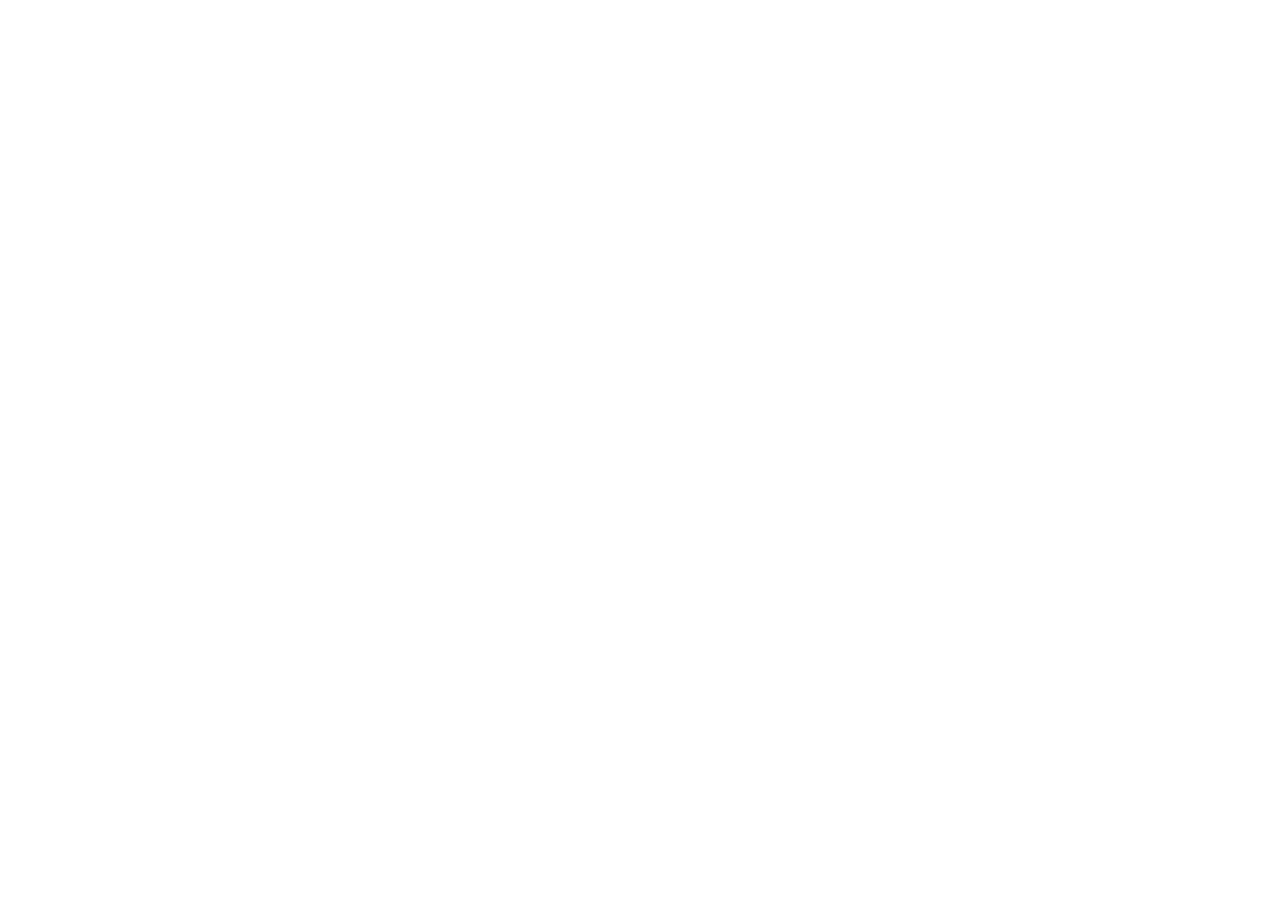
==== index.html @ 2d6b26a2 "Init : création du dépôt, arborescence des fichiers et structure HTML de base" ====
<!DOCTYPE html>
<html lang="fr">
<head>
  <meta charset="UTF-8">
  <meta name="viewport" content="width=device-width, initial-scale=1.0">
  <title>AfriConnect Summit - Accueil</title>
</head>
<body>
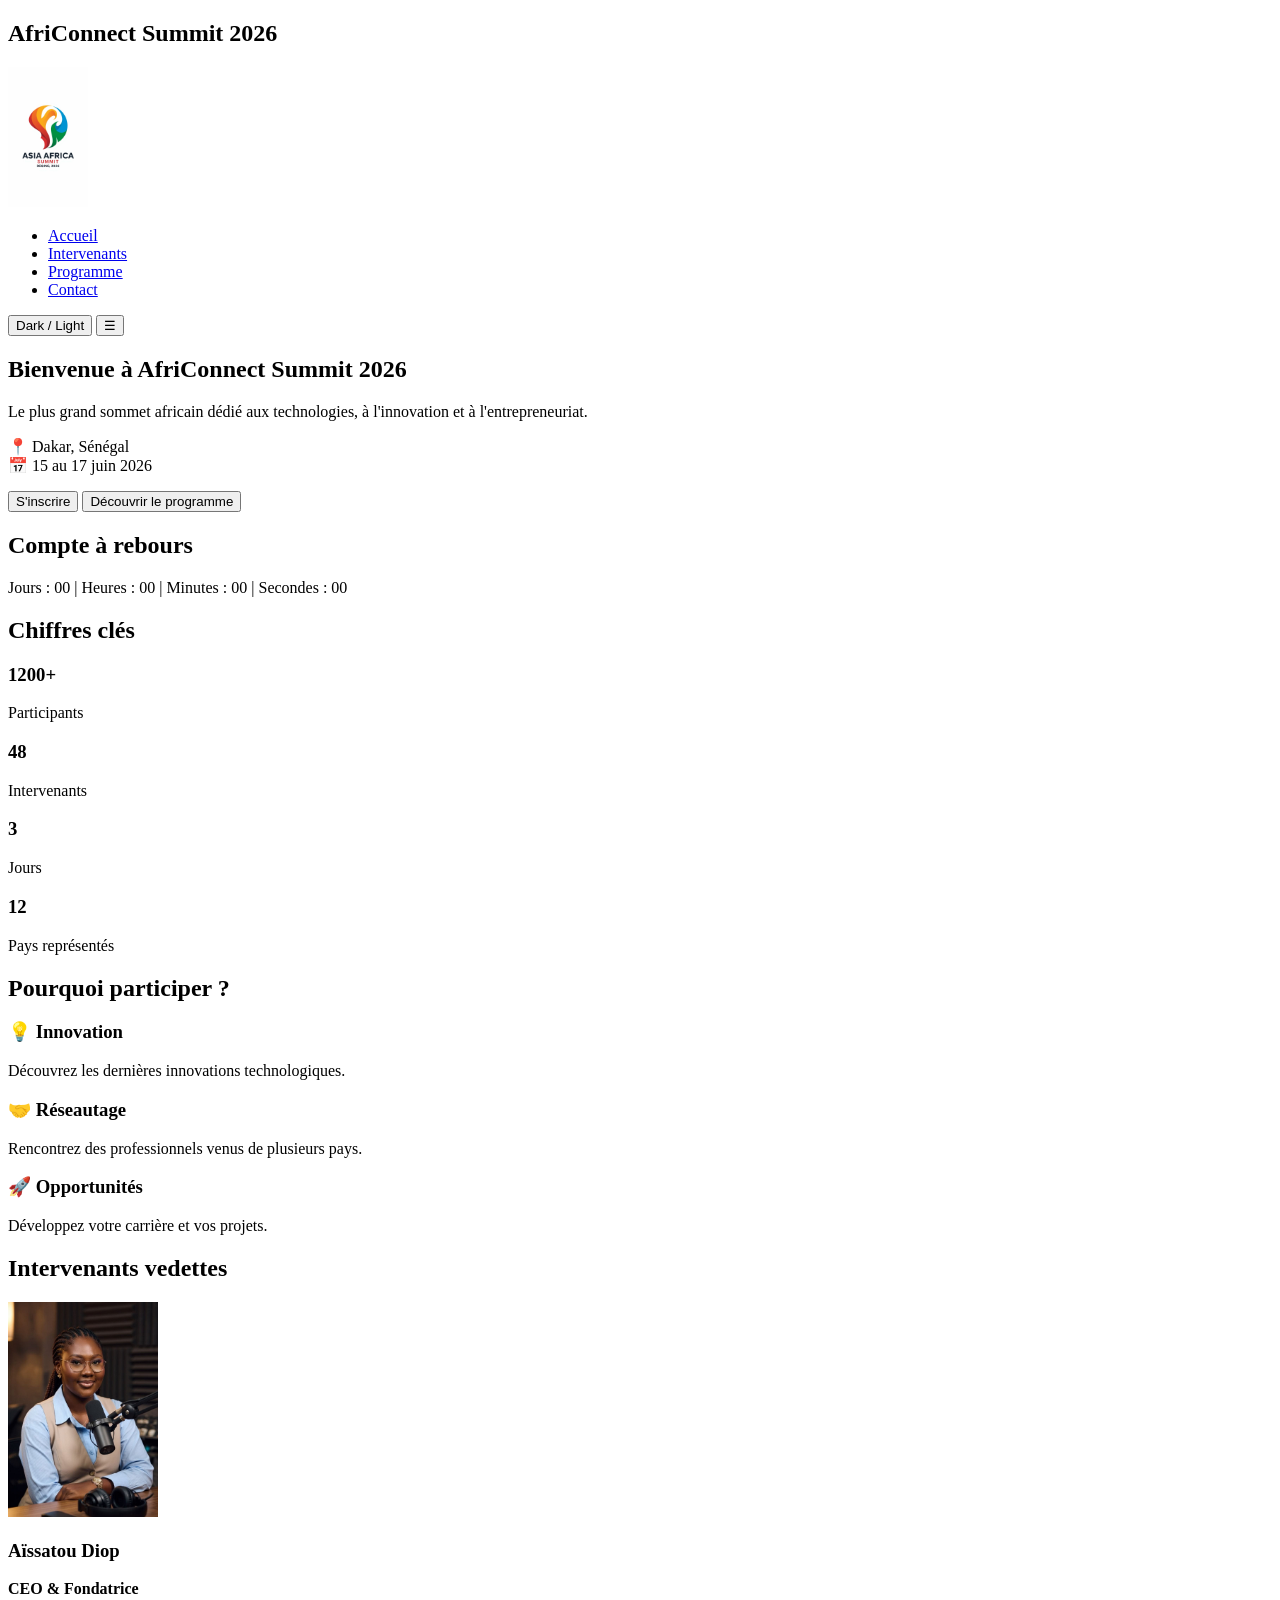
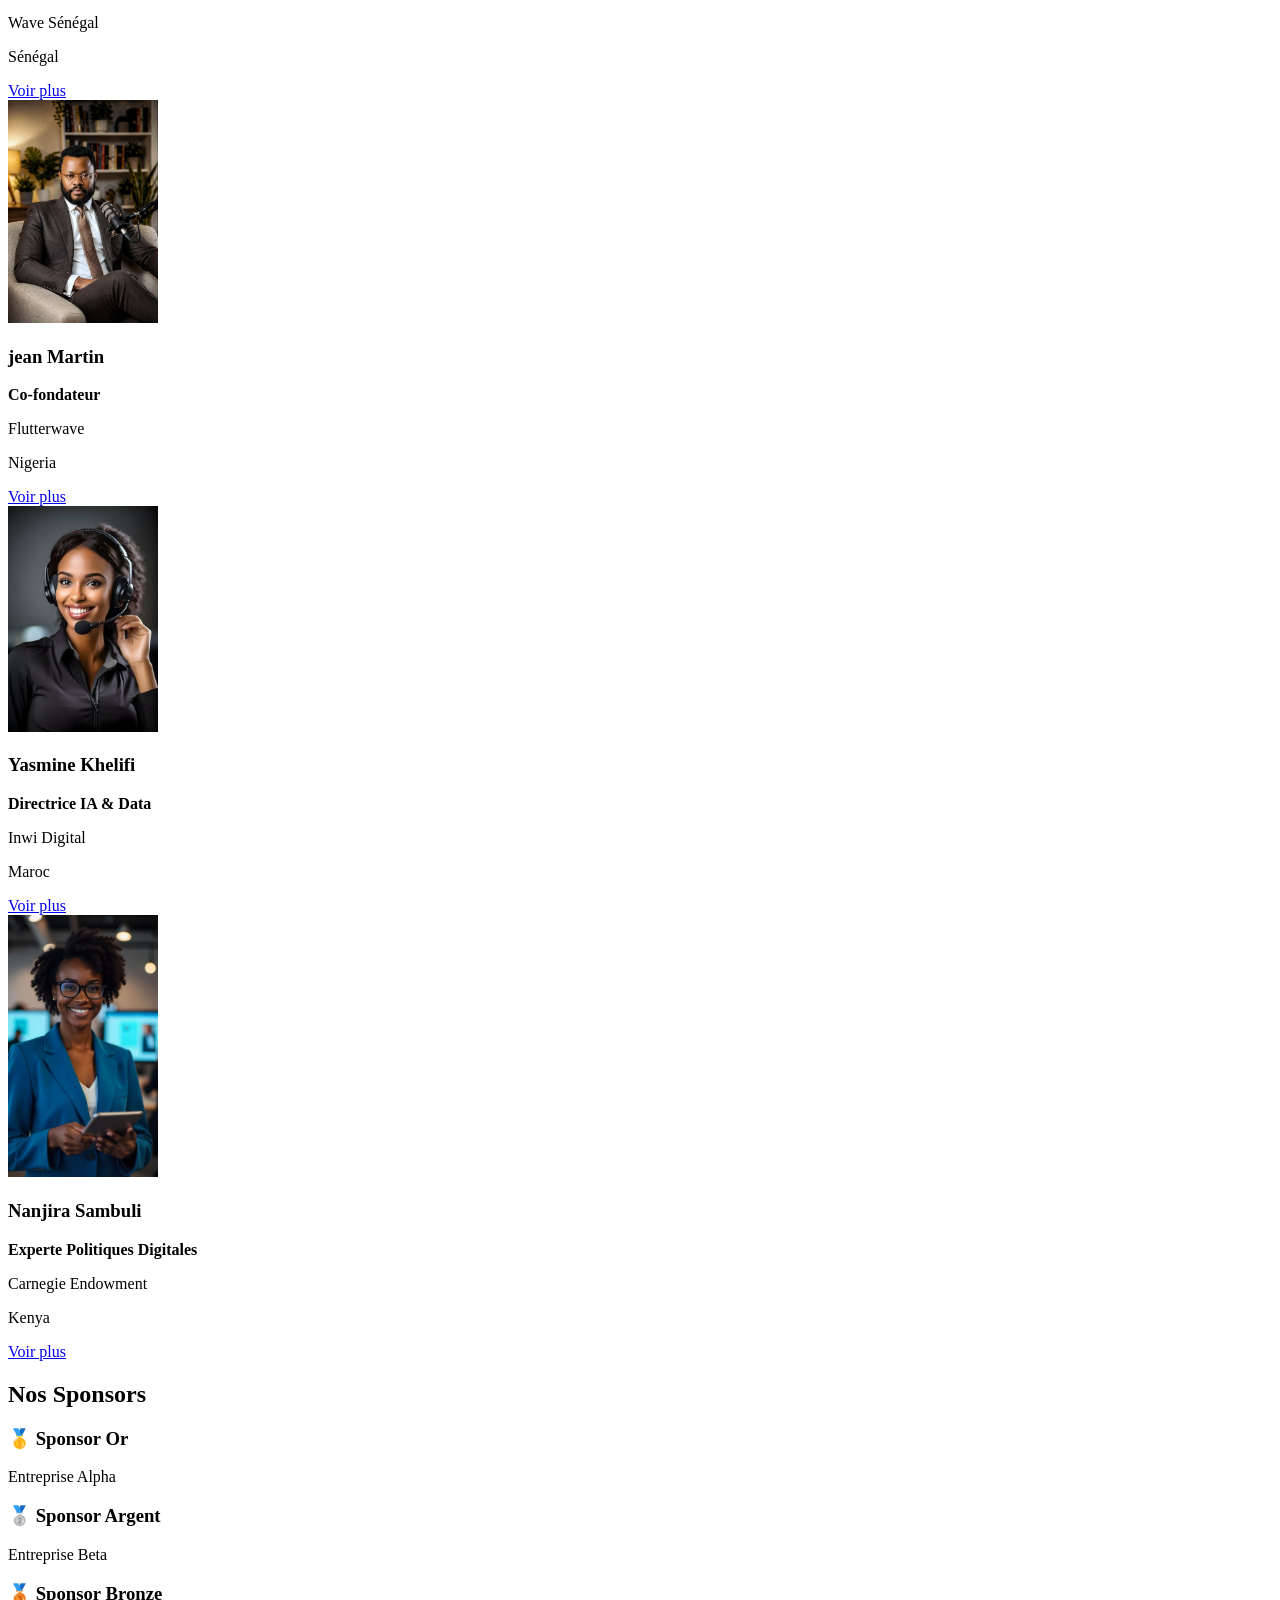
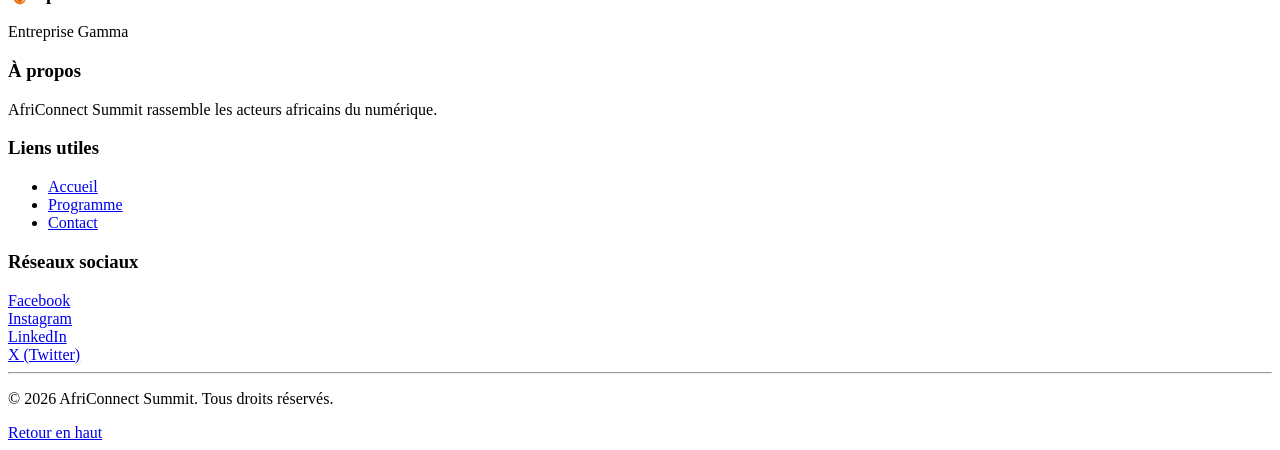
==== commit 9c4069c7: "HTML : structure complète des 4 pages avec sections et contenu texte" ====
--- a/index.html
+++ b/index.html
@@ -1,10 +1,217 @@
 <!DOCTYPE html>
 <html lang="fr">
 <head>
-  <meta charset="UTF-8">
-  <meta name="viewport" content="width=device-width, initial-scale=1.0">
-  <title>AfriConnect Summit - Accueil</title>
+    <meta charset="UTF-8">
+    <meta name="viewport" content="width=device-width, initial-scale=1.0">
+    <title>AfriConnect Summit 2026</title>
+    <link rel="stylesheet" href="css/style.css">
 </head>
 <body>
 
-  +    <!-- NAVBAR -->
+    <header>
+        <nav>
+            <h2>AfriConnect Summit 2026</h2>
+            <div>
+              <img src="images/logo.jpg" alt="Logo AfriConnect Summit 2026" width="80">
+            </div>
+
+            <ul>
+                <li><a href="index.html">Accueil</a></li>
+                <li><a href="intervenants.html">Intervenants</a></li>
+                <li><a href="programme.html">Programme</a></li>
+                <li><a href="contact.html">Contact</a></li>
+            </ul>
+
+            <button>Dark / Light</button>
+            <button>☰</button>
+        </nav>
+    </header>
+
+    <!-- HERO -->
+    <main>
+
+        <section id="hero">
+            <h1>Bienvenue à AfriConnect Summit 2026</h1>
+
+            <p>
+                Le plus grand sommet africain dédié aux technologies,
+                à l'innovation et à l'entrepreneuriat.
+            </p>
+
+            <p>
+                📍 Dakar, Sénégal <br>
+                📅 15 au 17 juin  2026
+            </p>
+
+            <button>S'inscrire</button>
+            <button>Découvrir le programme</button>
+
+            <h2>Compte à rebours</h2>
+
+            <p>
+                Jours : 00 |
+                Heures : 00 |
+                Minutes : 00 |
+                Secondes : 00
+            </p>
+        </section>
+
+        <!-- CHIFFRES CLÉS -->
+
+        <section id="statistiques">
+
+            <h2>Chiffres clés</h2>
+
+            <article>
+                <h3>1200+</h3>
+                <p>Participants</p>
+            </article>
+
+            <article>
+                <h3>48</h3>
+                <p>Intervenants</p>
+            </article>
+
+            <article>
+                <h3>3</h3>
+                <p>Jours</p>
+            </article>
+
+            <article>
+                <h3>12</h3>
+                <p>Pays représentés</p>
+            </article>
+
+        </section>
+
+        <!-- POURQUOI PARTICIPER -->
+
+        <section id="pourquoi">
+
+            <h2>Pourquoi participer ?</h2>
+
+            <article>
+                <h3>💡 Innovation</h3>
+                <p>Découvrez les dernières innovations technologiques.</p>
+            </article>
+
+            <article>
+                <h3>🤝 Réseautage</h3>
+                <p>Rencontrez des professionnels venus de plusieurs pays.</p>
+            </article>
+
+            <article>
+                <h3>🚀 Opportunités</h3>
+                <p>Développez votre carrière et vos projets.</p>
+            </article>
+
+        </section>
+
+        <!-- INTERVENANTS -->
+
+        <section id="intervenants">
+
+            <h2>Intervenants vedettes</h2>
+
+            <article>
+                <img src="images/intervenant1.jpg" alt="Intervenant 1" width="150">
+                <h3>Aïssatou Diop</h3>
+                <p><strong>CEO & Fondatrice</strong></p>
+                <p>Wave Sénégal</p>
+                <p>Sénégal</p>
+                <a href="intervenants.html">Voir plus</a>
+            </article>
+
+            <article>
+                <img src="images/intervenant2.jpg" alt="Intervenant 2" width="150">
+                <h3>jean Martin</h3>
+                <p><strong>Co-fondateur</strong></p>
+                <p>Flutterwave</p>
+                <p>Nigeria</p>
+                <a href="intervenants.html">Voir plus</a>
+            </article>
+
+            <article>
+                <img src="images/intervenant3.jpg" alt="Intervenant 3" width="150">
+                <h3>Yasmine Khelifi</h3>
+                <p><strong>Directrice IA & Data</strong></p>
+                <p>Inwi Digital</p>
+                <p>Maroc</p>
+                <a href="intervenants.html">Voir plus</a>
+            </article>
+
+            <article>
+                <img src="images/intervenant4.jpg" alt="Intervenant 4" width="150">
+                <h3>Nanjira Sambuli</h3>
+                <p><strong>Experte Politiques Digitales</strong></p>
+                <p>Carnegie Endowment</p>
+                 <p>Kenya</p>
+                <a href="intervenants.html">Voir plus</a>
+            </article>
+
+        </section>
+
+        <!-- SPONSORS -->
+
+        <section id="sponsors">
+
+            <h2>Nos Sponsors</h2>
+
+            <article>
+                <h3>🥇 Sponsor Or</h3>
+                <p>Entreprise Alpha</p>
+            </article>
+
+            <article>
+                <h3>🥈 Sponsor Argent</h3>
+                <p>Entreprise Beta</p>
+            </article>
+
+            <article>
+                <h3>🥉 Sponsor Bronze</h3>
+                <p>Entreprise Gamma</p>
+            </article>
+
+        </section>
+
+    </main>
+
+    <!-- FOOTER -->
+
+    <footer>
+
+        <section>
+            <h3>À propos</h3>
+            <p>AfriConnect Summit rassemble les acteurs africains du numérique.</p>
+        </section>
+
+        <section>
+            <h3>Liens utiles</h3>
+
+            <ul>
+                <li><a href="index.html">Accueil</a></li>
+                <li><a href="programme.html">Programme</a></li>
+                <li><a href="contact.html">Contact</a></li>
+            </ul>
+        </section>
+
+        <section>
+            <h3>Réseaux sociaux</h3>
+
+            <a href="#">Facebook</a><br>
+            <a href="#">Instagram</a><br>
+            <a href="#">LinkedIn</a><br>
+            <a href="#">X (Twitter)</a>
+        </section>
+
+        <hr>
+
+        <p>© 2026 AfriConnect Summit. Tous droits réservés.</p>
+
+        <a href="#top">Retour en haut</a>
+
+    </footer>
+
+</body>
+</html>
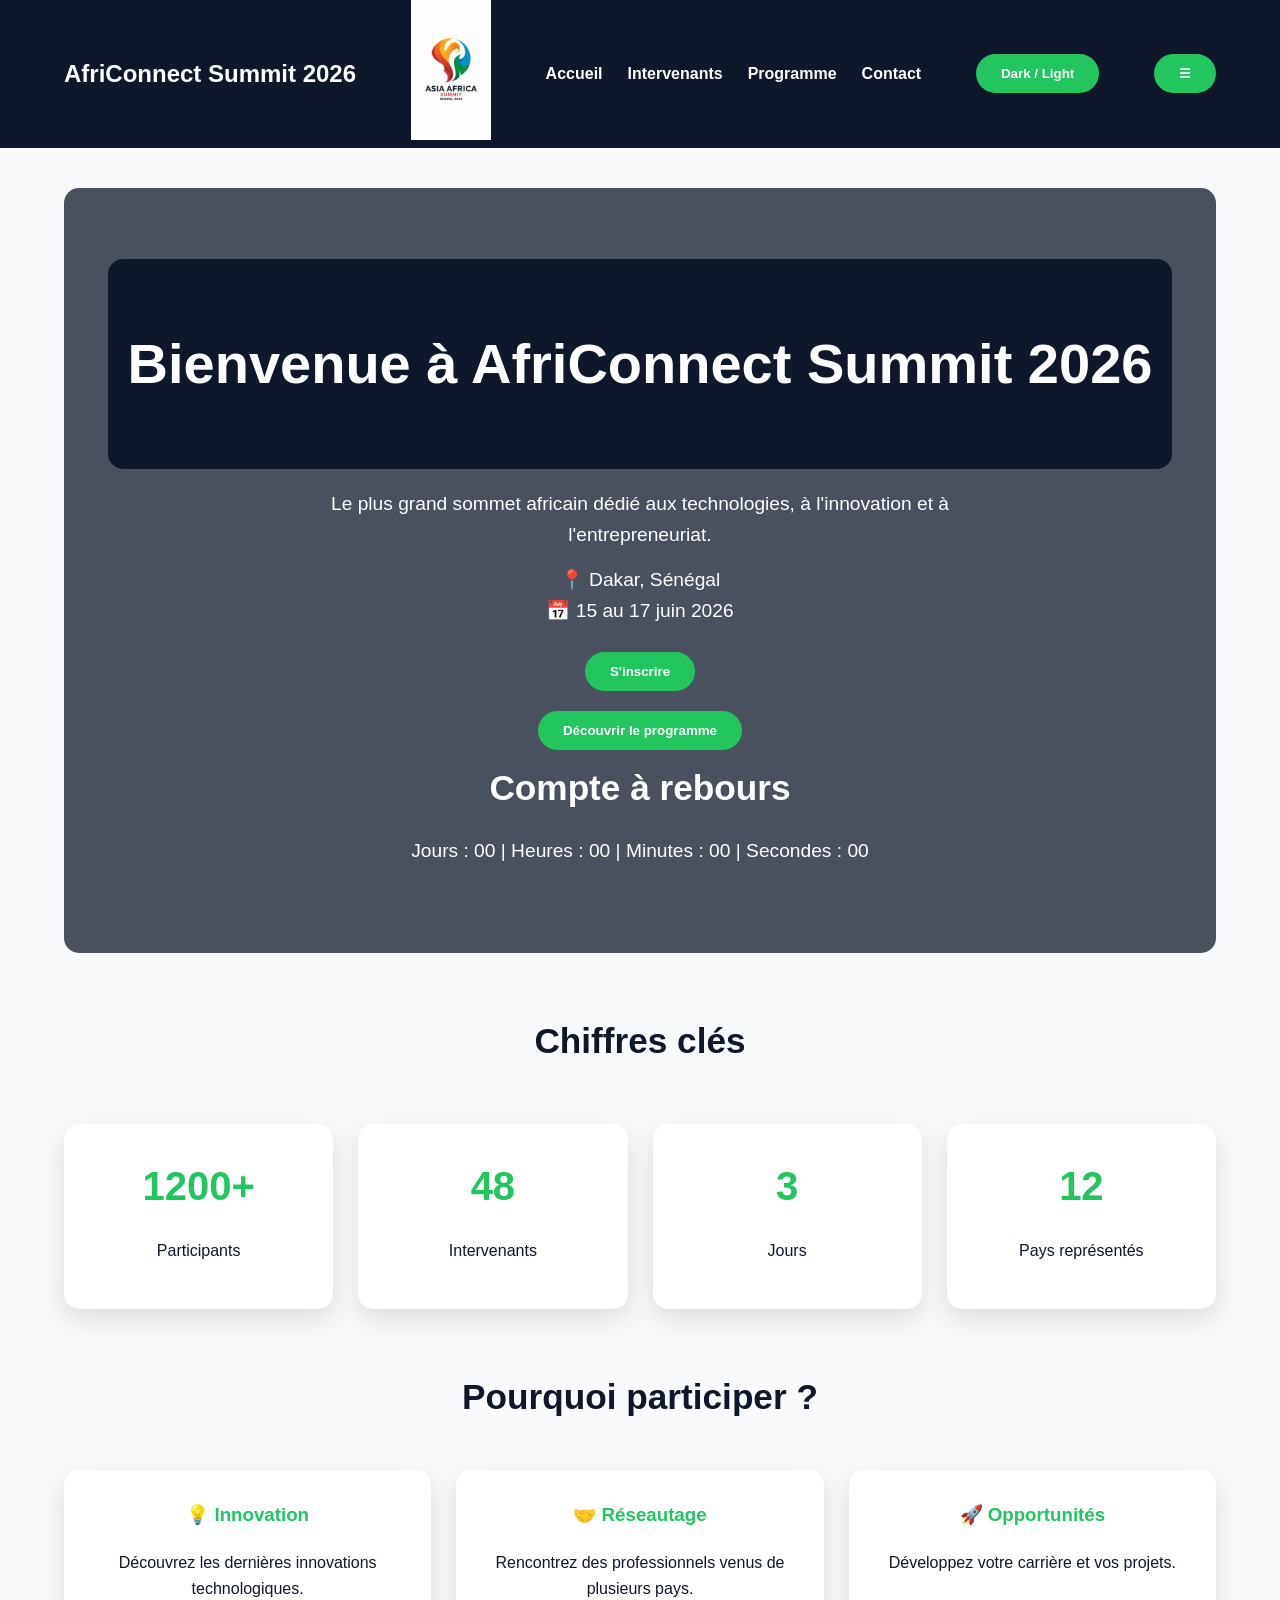
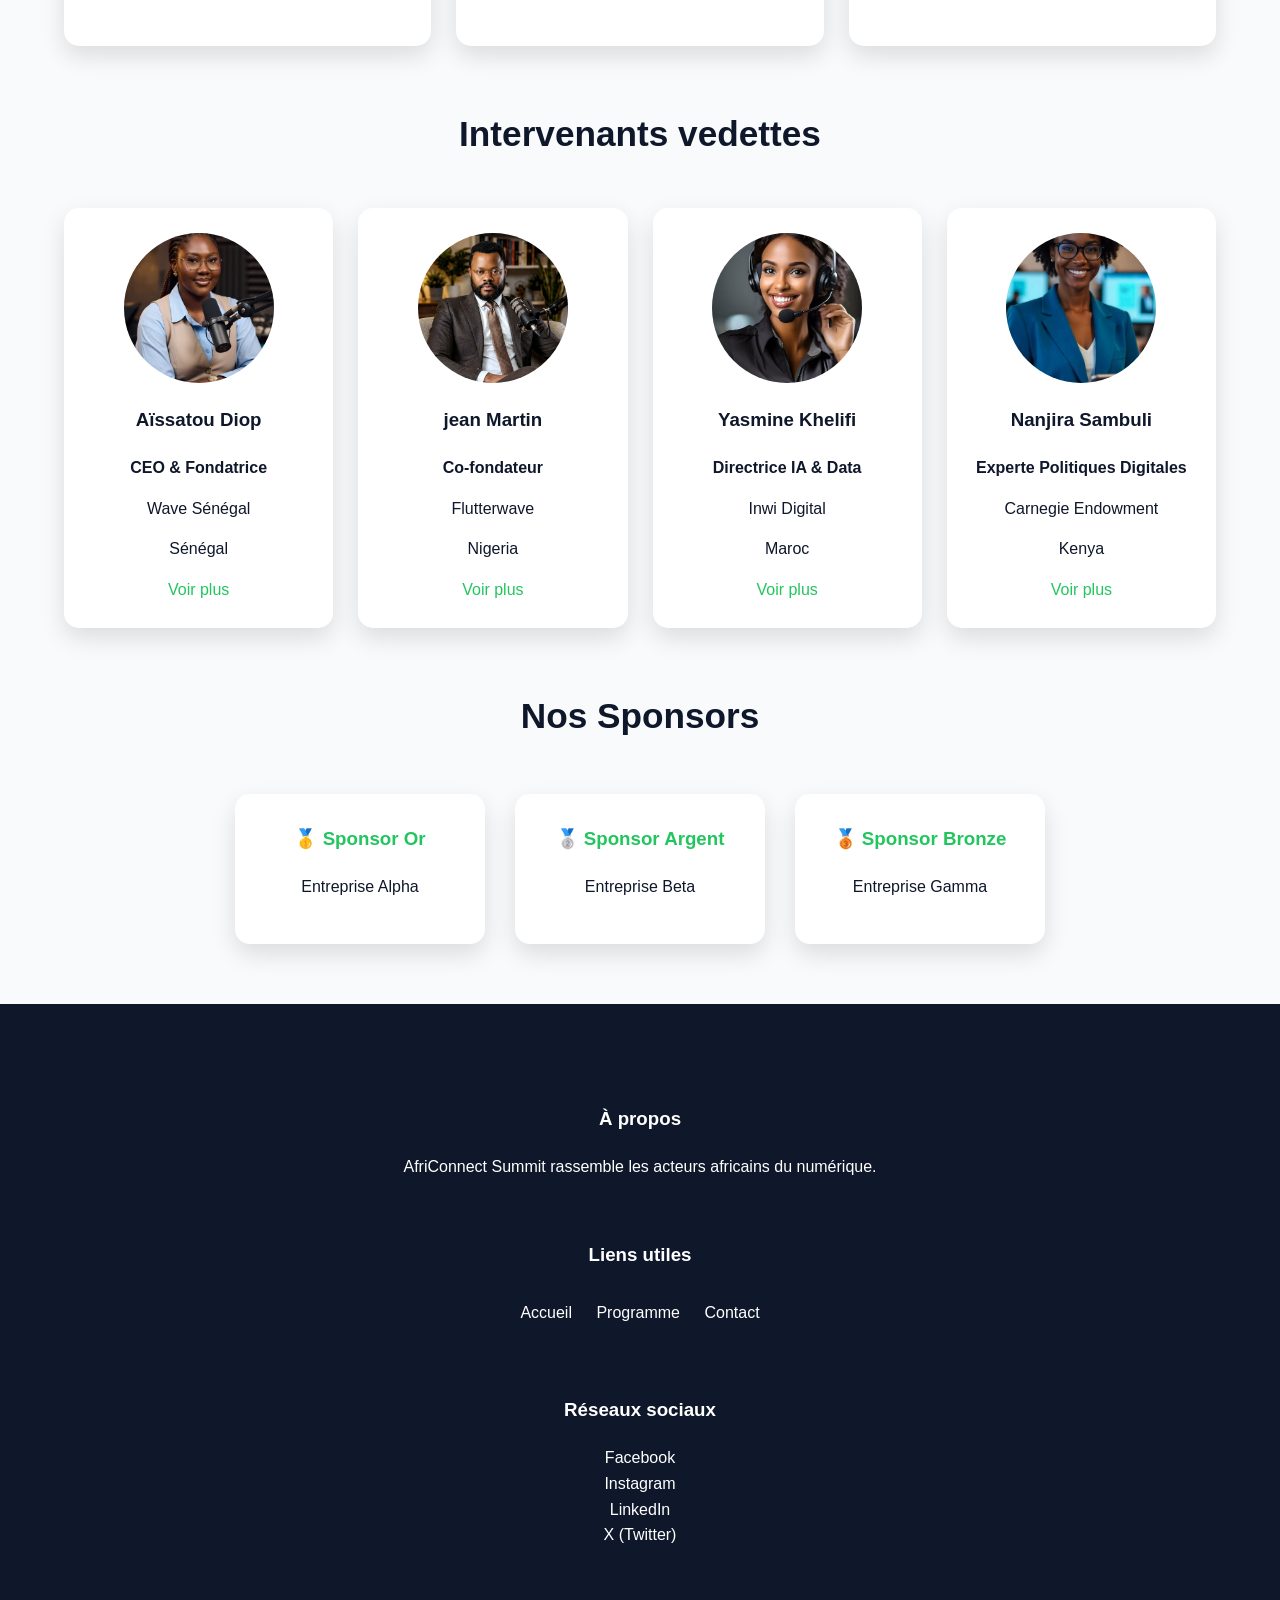
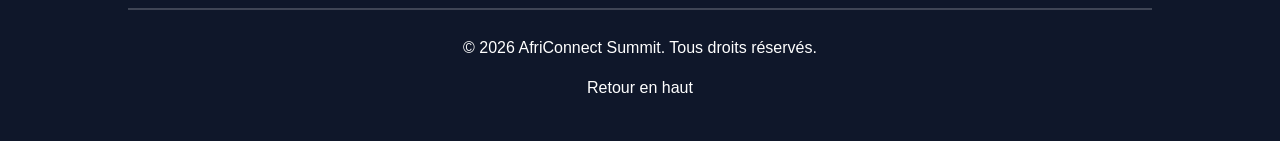
==== commit 7c02a217: "css responsive bento grid effet hover" ====
--- a/index.html
+++ b/index.html
@@ -31,7 +31,7 @@
     <!-- HERO -->
     <main>
 
-        <section id="hero">
+        <section id="hero" class="hero">
             <h1>Bienvenue à AfriConnect Summit 2026</h1>
 
             <p>
--- a/css/style.css
+++ b/css/style.css
@@ -0,0 +1,1429 @@
+/* =====================================================
+   AFRICONNECT SUMMIT 2026
+   STYLE.CSS COMPLET
+   HTML5 + CSS3 (Sans Bootstrap)
+===================================================== */
+
+
+/* ================= VARIABLES ================= */
+
+:root{
+
+    --primary:#0F172A;
+    --secondary:#1E293B;
+    --accent:#22C55E;
+    --hover:#16a34a;
+
+    --white:#F8FAFC;
+    --gray:#64748B;
+    --light:#E2E8F0;
+    --dark:#020617;
+
+    --shadow:0 10px 25px rgba(0,0,0,0.12);
+
+    --radius:15px;
+
+    --transition:0.3s ease;
+
+}
+
+
+
+/* ================= RESET ================= */
+
+
+*{
+
+    margin:0;
+
+    padding:0;
+
+    box-sizing:border-box;
+
+}
+
+
+html{
+
+    scroll-behavior:smooth;
+
+}
+
+
+body{
+
+    font-family:Arial, Helvetica, sans-serif;
+
+    background:var(--white);
+
+    color:var(--primary);
+
+    line-height:1.6;
+
+}
+
+
+
+/* ================= ELEMENTS GENERAUX ================= */
+
+
+h1,h2,h3{
+
+    text-align:center;
+
+    margin-bottom:20px;
+
+}
+
+
+h1{
+
+    font-size:3rem;
+
+}
+
+
+h2{
+
+    font-size:2.2rem;
+
+}
+
+
+p{
+
+    margin-bottom:15px;
+
+}
+
+
+
+a{
+
+    text-decoration:none;
+
+    color:var(--accent);
+
+    transition:var(--transition);
+
+}
+
+
+a:hover{
+
+    color:var(--hover);
+
+}
+
+
+
+/* ================= HEADER NAVBAR ================= */
+
+
+header{
+
+    background:var(--primary);
+
+    position:sticky;
+
+    top:0;
+
+    z-index:1000;
+
+}
+
+
+
+nav{
+
+    width:90%;
+
+    max-width:1200px;
+
+    margin:auto;
+
+    min-height:80px;
+
+    display:flex;
+
+    justify-content:space-between;
+
+    align-items:center;
+
+}
+
+
+
+nav h2{
+
+    color:white;
+
+    font-size:1.5rem;
+
+    margin:0;
+
+}
+
+
+
+nav ul{
+
+    display:flex;
+
+    list-style:none;
+
+    gap:25px;
+
+}
+
+
+
+nav ul li a{
+
+    color:white;
+
+    font-weight:bold;
+
+}
+
+
+
+nav ul li a:hover{
+
+    color:var(--accent);
+
+}
+
+
+
+/* Boutons navbar */
+
+
+nav button{
+
+    border:none;
+
+    cursor:pointer;
+
+}
+
+
+
+
+
+/* ================= BOUTONS ================= */
+
+
+button,
+.btn{
+
+    background:var(--accent);
+
+    color:white;
+
+    padding:12px 25px;
+
+    border-radius:30px;
+
+    border:none;
+
+    font-weight:bold;
+
+    cursor:pointer;
+
+    transition:var(--transition);
+
+}
+
+
+
+button:hover,
+.btn:hover{
+
+    background:var(--hover);
+
+    transform:translateY(-3px);
+
+}
+
+
+
+
+
+/* ================= SECTIONS ================= */
+
+
+section{
+
+    width:90%;
+
+    max-width:1200px;
+
+    margin:60px auto;
+
+}
+
+
+
+
+
+/* =====================================================
+   HERO PAGE ACCUEIL
+===================================================== */
+
+
+.hero{
+
+    min-height:85vh;
+
+    width:90%;
+
+    max-width:1200px;
+
+    margin:40px auto;
+
+
+    background:
+
+    linear-gradient(
+        rgba(15,23,42,0.75),
+        rgba(15,23,42,0.75)
+    ),
+
+    url("../images/background.jpg");
+
+
+    background-size:cover;
+
+    background-position:center;
+
+    border-radius:var(--radius);
+
+
+    display:flex;
+
+    flex-direction:column;
+
+    justify-content:center;
+
+    align-items:center;
+
+
+    text-align:center;
+
+    color:white;
+
+    padding:40px;
+
+}
+
+
+
+.hero h1{
+
+    color:white;
+
+    font-size:3.5rem;
+
+}
+
+
+
+.hero p{
+
+    max-width:700px;
+
+    font-size:1.2rem;
+
+}
+
+
+
+.hero button{
+
+    margin:10px;
+
+}
+
+
+
+/* ================= COMPTE A REBOURS ================= */
+
+
+#countdown{
+
+    display:flex;
+
+    justify-content:center;
+
+    gap:15px;
+
+    flex-wrap:wrap;
+
+    margin-top:25px;
+
+}
+
+
+
+#countdown span{
+
+    background:var(--accent);
+
+    padding:15px 20px;
+
+    border-radius:10px;
+
+    color:white;
+
+    font-size:1.4rem;
+
+    font-weight:bold;
+
+}
+
+/* =====================================================
+   PAGE ACCUEIL
+   CHIFFRES CLÉS
+===================================================== */
+
+
+#statistiques{
+
+    display:grid;
+
+    grid-template-columns:repeat(4,1fr);
+
+    gap:25px;
+
+    align-items:stretch;
+
+}
+
+
+
+/* Le titre prend toute la largeur */
+
+#statistiques h2{
+
+    grid-column:1 / -1;
+
+    text-align:center;
+
+    margin-bottom:30px;
+
+}
+
+
+
+#statistiques article{
+
+    background:white;
+
+    padding:30px;
+
+    border-radius:var(--radius);
+
+    box-shadow:var(--shadow);
+
+    text-align:center;
+
+    transition:var(--transition);
+
+}
+
+
+
+#statistiques article:hover{
+
+    transform:translateY(-10px);
+
+}
+
+
+
+#statistiques h3{
+
+    color:var(--accent);
+
+    font-size:2.5rem;
+
+}
+
+
+
+
+
+/* =====================================================
+   POURQUOI PARTICIPER
+===================================================== */
+
+
+#pourquoi{
+
+    display:grid;
+
+    grid-template-columns:repeat(3,1fr);
+
+    gap:25px;
+
+}
+
+
+
+#pourquoi h2{
+
+    grid-column:1/-1;
+
+}
+
+
+
+#pourquoi article{
+
+    background:white;
+
+    padding:30px;
+
+    border-radius:var(--radius);
+
+    box-shadow:var(--shadow);
+
+    text-align:center;
+
+    transition:var(--transition);
+
+}
+
+
+
+#pourquoi article:hover{
+
+    transform:translateY(-8px);
+
+    border-bottom:4px solid var(--accent);
+
+}
+
+
+
+#pourquoi h3{
+
+    color:var(--accent);
+
+}
+
+
+
+
+
+/* =====================================================
+   INTERVENANTS PAGE ACCUEIL
+===================================================== */
+
+
+#intervenants{
+
+    display:grid;
+
+    grid-template-columns:repeat(4,1fr);
+
+    gap:25px;
+
+}
+
+
+
+#intervenants h2{
+
+    grid-column:1/-1;
+
+}
+
+
+
+#intervenants article{
+
+    background:white;
+
+    padding:25px;
+
+    border-radius:var(--radius);
+
+    box-shadow:var(--shadow);
+
+    text-align:center;
+
+    transition:var(--transition);
+
+}
+
+
+
+#intervenants article:hover{
+
+    transform:translateY(-8px);
+
+}
+
+
+
+#intervenants img{
+
+    width:150px;
+
+    height:150px;
+
+    object-fit:cover;
+
+    border-radius:50%;
+
+    margin-bottom:15px;
+
+}
+
+
+
+
+
+/* =====================================================
+   SPONSORS
+===================================================== */
+
+
+#sponsors{
+
+    display:flex;
+
+    flex-wrap:wrap;
+
+    justify-content:center;
+
+    gap:30px;
+
+}
+
+
+
+#sponsors h2{
+
+    width:100%;
+
+}
+
+
+
+#sponsors article{
+
+    width:250px;
+
+    background:white;
+
+    padding:30px;
+
+    border-radius:var(--radius);
+
+    box-shadow:var(--shadow);
+
+    text-align:center;
+
+    transition:var(--transition);
+
+}
+
+
+
+#sponsors article:hover{
+
+    transform:scale(1.05);
+
+}
+
+
+
+#sponsors h3{
+
+    color:var(--accent);
+
+}
+
+
+
+
+
+/* =====================================================
+   ANIMATION GENERALE DES CARTES
+===================================================== */
+
+
+#statistiques article,
+#pourquoi article,
+#intervenants article,
+#sponsors article{
+
+    animation:apparition 0.6s ease;
+
+}
+
+
+
+@keyframes apparition{
+
+
+    from{
+
+        opacity:0;
+
+        transform:translateY(30px);
+
+    }
+
+
+    to{
+
+        opacity:1;
+
+        transform:translateY(0);
+
+    }
+
+}
+
+/* =====================================================
+   PAGE INTERVENANTS
+===================================================== */
+
+
+/* Hero interne */
+
+section:first-of-type h1{
+
+    background:var(--primary);
+
+    color:white;
+
+    padding:60px 20px;
+
+    border-radius:var(--radius);
+
+}
+
+
+
+/* Boutons de filtre */
+
+section button{
+
+    margin:8px;
+
+}
+
+
+
+/* ================= BENTO GRID ================= */
+
+
+/*
+IMPORTANT :
+Dans intervenants.html toutes les cartes article
+doivent être à l'intérieur de :
+<div class="bento">
+*/
+
+.bento{
+
+    display:grid;
+
+    grid-template-columns:repeat(3,1fr);
+
+    gap:30px;
+
+    margin-top:30px;
+
+}
+
+
+
+.bento article{
+
+    background:white;
+
+    padding:25px;
+
+    border-radius:var(--radius);
+
+    box-shadow:var(--shadow);
+
+    text-align:center;
+
+    min-height:380px;
+
+    transition:var(--transition);
+
+}
+
+
+
+.bento article:hover{
+
+    transform:translateY(-10px);
+
+}
+
+
+
+.bento img{
+
+    width:160px;
+
+    height:160px;
+
+    object-fit:cover;
+
+    border-radius:50%;
+
+    margin-bottom:20px;
+
+}
+
+
+
+.bento h3{
+
+    color:var(--accent);
+
+}
+
+
+
+.bento p{
+
+    margin-bottom:8px;
+
+}
+
+
+
+
+
+/* =====================================================
+   PAGE PROGRAMME
+===================================================== */
+
+
+
+/* Tableau */
+
+
+table{
+
+    width:100%;
+
+    border-collapse:collapse;
+
+    margin-top:30px;
+
+    background:white;
+
+    border-radius:var(--radius);
+
+    overflow:hidden;
+
+    box-shadow:var(--shadow);
+
+}
+
+
+
+table th{
+
+    background:var(--primary);
+
+    color:white;
+
+    padding:18px;
+
+}
+
+
+
+table td{
+
+    padding:15px;
+
+    text-align:center;
+
+    border-bottom:1px solid var(--light);
+
+}
+
+
+
+table tr:hover{
+
+    background:#f1f5f9;
+
+}
+
+
+
+
+
+/* Boutons jours */
+
+
+section button{
+
+    background:var(--accent);
+
+    color:white;
+
+}
+
+
+
+section button:hover{
+
+    background:var(--hover);
+
+}
+
+
+
+
+
+/* =====================================================
+   THEMATIQUES PROGRAMME
+===================================================== */
+
+
+.thematiques-grid{
+
+    display:grid;
+
+    grid-template-columns:repeat(2,1fr);
+
+    gap:25px;
+
+}
+
+
+
+.thematiques-grid article{
+
+    background:white;
+
+    padding:30px;
+
+    border-radius:var(--radius);
+
+    box-shadow:var(--shadow);
+
+    transition:var(--transition);
+
+}
+
+
+
+.thematiques-grid article:hover{
+
+    transform:translateY(-8px);
+
+}
+
+
+
+.thematiques-grid h3{
+
+    color:var(--accent);
+
+}
+
+
+
+
+
+/* =====================================================
+   RESPONSIVE INTERVENANTS + PROGRAMME
+===================================================== */
+
+
+@media(max-width:992px){
+
+
+    .bento{
+
+        grid-template-columns:repeat(2,1fr);
+
+    }
+
+
+    #statistiques{
+
+        grid-template-columns:repeat(2,1fr);
+
+    }
+
+
+}
+
+
+
+@media(max-width:600px){
+
+
+    .bento{
+
+        grid-template-columns:1fr;
+
+    }
+
+
+
+    #statistiques{
+
+        grid-template-columns:1fr;
+
+    }
+
+
+
+    #pourquoi{
+
+        grid-template-columns:1fr;
+
+    }
+
+
+
+    table{
+
+        display:block;
+
+        overflow-x:auto;
+
+        white-space:nowrap;
+
+    }
+
+
+
+}
+
+/* =====================================================
+   PAGE CONTACT
+===================================================== */
+
+
+/* Formulaire */
+
+
+form{
+
+    max-width:900px;
+
+    margin:auto;
+
+    background:white;
+
+    padding:35px;
+
+    border-radius:var(--radius);
+
+    box-shadow:var(--shadow);
+
+}
+
+
+
+form label{
+
+    display:block;
+
+    font-weight:bold;
+
+    margin-bottom:8px;
+
+}
+
+
+
+input,
+select,
+textarea{
+
+    width:100%;
+
+    padding:14px;
+
+    border:1px solid var(--light);
+
+    border-radius:10px;
+
+    margin-bottom:20px;
+
+    font-size:1rem;
+
+}
+
+
+
+input:focus,
+select:focus,
+textarea:focus{
+
+    outline:none;
+
+    border-color:var(--accent);
+
+}
+
+
+
+textarea{
+
+    resize:vertical;
+
+}
+
+
+
+form button{
+
+    width:100%;
+
+}
+
+
+
+/* =====================================================
+   FAQ
+===================================================== */
+
+
+details{
+
+    max-width:900px;
+
+    margin:15px auto;
+
+    background:white;
+
+    padding:20px;
+
+    border-radius:var(--radius);
+
+    box-shadow:var(--shadow);
+
+}
+
+
+
+summary{
+
+    cursor:pointer;
+
+    font-weight:bold;
+
+    color:var(--primary);
+
+}
+
+
+
+details p{
+
+    margin-top:15px;
+
+}
+
+
+
+
+
+/* =====================================================
+   GOOGLE MAPS
+===================================================== */
+
+
+iframe{
+
+    width:100%;
+
+    max-width:900px;
+
+    height:400px;
+
+    display:block;
+
+    margin:auto;
+
+    border:0;
+
+    border-radius:var(--radius);
+
+    box-shadow:var(--shadow);
+
+}
+
+
+
+
+
+/* =====================================================
+   FOOTER
+===================================================== */
+
+
+footer{
+
+    background:var(--primary);
+
+    color:white;
+
+    padding:40px 10%;
+
+    text-align:center;
+
+}
+
+
+
+footer a{
+
+    color:white;
+
+}
+
+
+
+footer a:hover{
+
+    color:var(--accent);
+
+}
+
+
+
+footer ul{
+
+    list-style:none;
+
+}
+
+
+
+footer li{
+
+    display:inline-block;
+
+    margin:10px;
+
+}
+
+
+
+footer hr{
+
+    margin:25px 0;
+
+    border:1px solid rgba(255,255,255,0.2);
+
+}
+
+
+
+
+
+/* =====================================================
+   DARK MODE
+===================================================== */
+
+
+body.dark{
+
+    background:var(--dark);
+
+    color:white;
+
+}
+
+
+
+body.dark header,
+body.dark footer{
+
+    background:#000;
+
+}
+
+
+
+body.dark #statistiques article,
+body.dark #pourquoi article,
+body.dark #intervenants article,
+body.dark #sponsors article,
+body.dark .bento article,
+body.dark #themes article,
+body.dark form,
+body.dark details,
+body.dark table{
+
+    background:var(--secondary);
+
+    color:white;
+
+}
+
+
+
+body.dark input,
+body.dark textarea,
+body.dark select{
+
+    background:#020617;
+
+    color:white;
+
+    border-color:#334155;
+
+}
+
+
+
+body.dark table td{
+
+    border-color:#475569;
+
+}
+
+
+
+
+
+/* =====================================================
+   RESPONSIVE GENERAL
+===================================================== */
+
+
+@media(max-width:768px){
+
+
+    nav{
+
+        flex-direction:column;
+
+        padding:20px;
+
+    }
+
+
+
+    nav ul{
+
+        flex-direction:column;
+
+        gap:15px;
+
+        text-align:center;
+
+    }
+
+
+
+    h1{
+
+        font-size:2.2rem;
+
+    }
+
+
+
+    h2{
+
+        font-size:1.8rem;
+
+    }
+
+
+
+    .hero{
+
+        min-height:70vh;
+
+    }
+
+
+
+    .hero h1{
+
+        font-size:2.2rem;
+
+    }
+
+
+
+    form{
+
+        padding:20px;
+
+    }
+
+
+
+    footer li{
+
+        display:block;
+
+    }
+
+
+}
+
+
+
+@media(max-width:480px){
+
+
+    .hero{
+
+        padding:20px;
+
+    }
+
+
+
+    .hero button,
+    .btn{
+
+        width:100%;
+
+    }
+
+
+
+    .bento article{
+
+        min-height:auto;
+
+    }
+
+
+
+}
+
+/* --- SECTION THÉMATIQUES (PROGRAMME) --- */
+
+.thematiques-grid {
+    display: grid;
+    grid-template-columns: repeat(2, 1fr); /* Crée la grille 2x2 */
+    gap: 20px;                             /* Espace entre les 4 blocs */
+    margin-top: 20px;
+}
+
+.thematiques-grid article {
+    background-color: #f9f9f9;
+    border: 1px solid #e0e0e0;
+    border-radius: 8px;
+    padding: 20px;
+}
